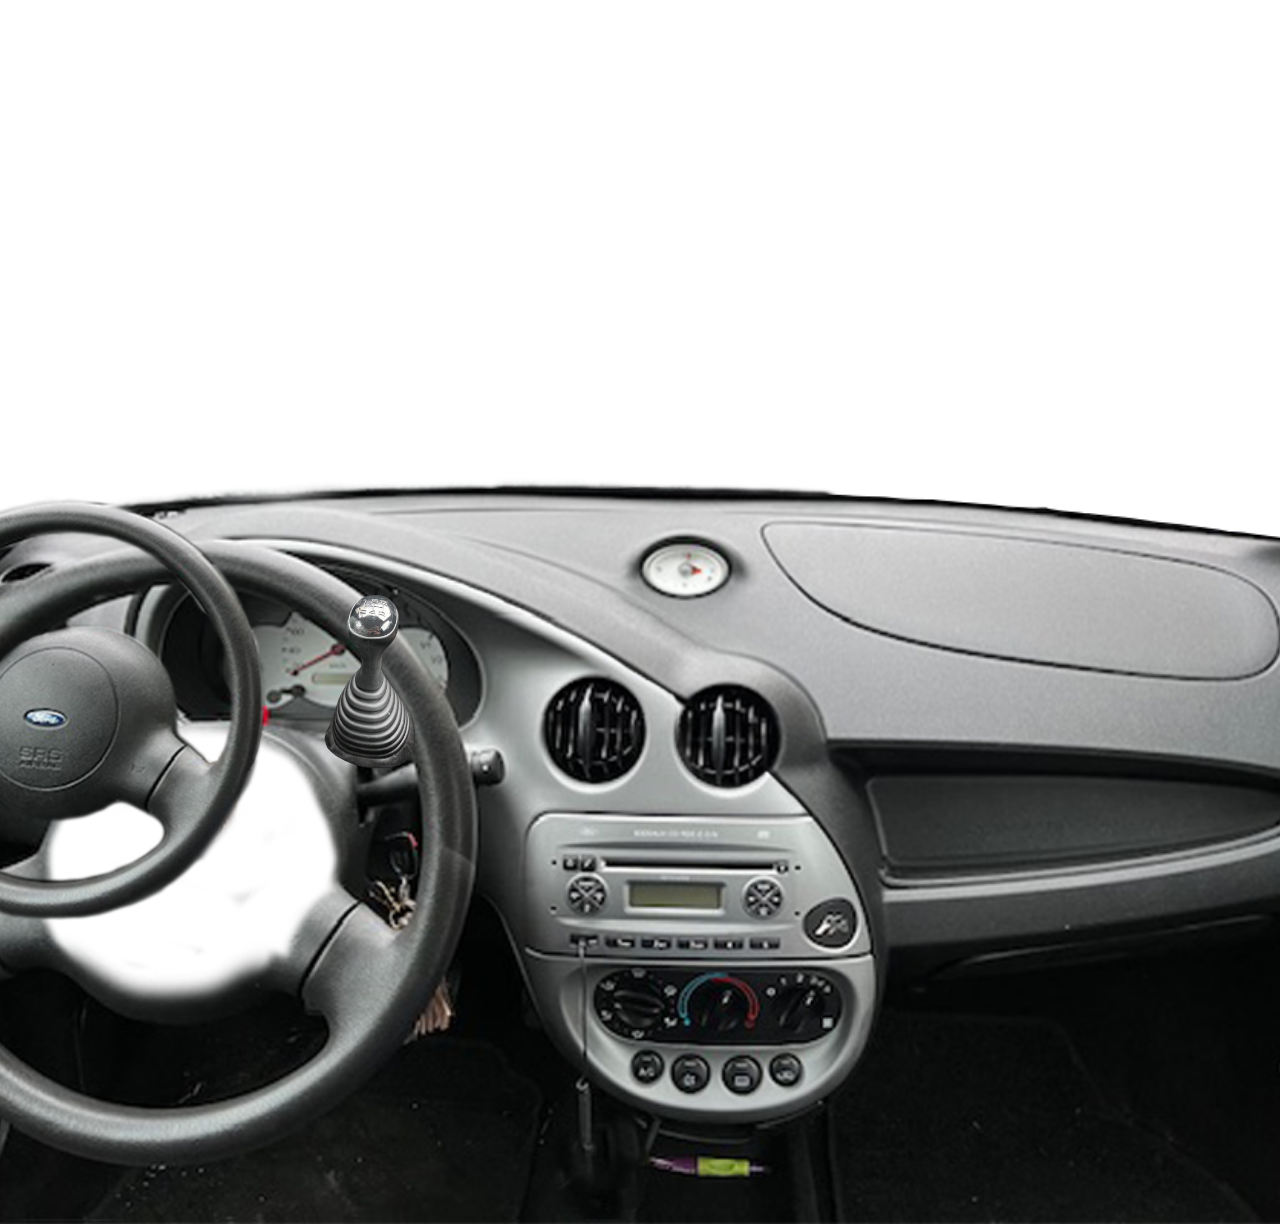
==== index.html @ d4ecee8c "Add files via upload" ====
<!DOCTYPE html>
<html lang="nl">
	
<head>
	<meta charset="UTF-8">
	<meta name="author" content="jouw naam">
	<meta name="viewport" content="width=device-width, initial-scale=1">
	
	<title>VIDii 2023/24 - Tijdlijn</title>
	
	<link href="styles/style.css" rel="stylesheet">
	<link rel="icon" type="image/png+xml" href="images/favicon.png">
</head>

<body>
	<article>
		<h1>Ford Ka </h1>
		<img src="./images/weg.gif" alt="Weg">
		<!-- <img src="./images/omhulsel.svg" alt="Het dashboard van de Ford Ka">
		<img src="./images/middenpaneel.svg" alt="Het middenpaneel van de Ford Ka"> -->
		<img src="./images/basis-ka.svg" alt="Dashboard van de Ford Ka">
		<section>
			<img src="./images/stuur.svg" alt="Stuur">
		</section>
		<section>
			<img src="./images/pook.png" alt="pook">
		</section>
	</article>



	<script src="scripts/script.js"></script>
</body>
	
</html>
---- styles/style.css ----
/* Antenna lettertype  */
@font-face {
  font-family: Ford Antenna;
  src: url(../fonts/ford-antenna-regular.woff2);
}
@font-face {
  font-family: Ford Antenna;
  src: url(../fonts/ford-antenna-cond-bold.woff2);
}
@font-face {
  font-family: Ford Antenna;
  src: url(../fonts/ford-antenna-cond-medium.woff2);
}

/* Roboto letterype */
@font-face {
  font-family: Roboto;
  src: url(../fonts/roboto-400.woff);
}
@font-face {
  font-family: Roboto;
  src: url(../fonts/roboto-700.woff);
}

/**************/
/* CSS REMEDY */
/**************/

*, *::after, *::before {
  box-sizing:border-box;  
}

body {
  margin:0;
  font-family: Ford antenna, Roboto, sans-serif;
}

button:not([disabled]) {
  cursor:pointer;
}

img {
  max-width:100%;
}





/*********************/
/* CUSTOM PROPERTIES */
/*********************/

:root {
  --color-headings:crimson;
  --dashboard: #293133;
  --bg-m-paneel: lightgrey;

}





/********************/
/* ALGEMENE STYLING */
/********************/

h1 {
  color:var(--color-headings);
}

article {
  margin: 1em;
  justify-content: center;


  display: grid;
  grid-template-rows: 26em 10em 25em;
  grid-template-columns: 30em 1fr 1fr;
}

/* Gif van de weg */
article > img:nth-of-type(1){
  width: 100em;
  
  grid-row-start: 1;
  grid-column-start: 1;
  grid-column-end: -1;

}

/* Dashboard Ka*/
article > img:nth-of-type(2){
  width: 100em;

  grid-row-start: 2;
  grid-column-start: 1;
  grid-column-end: -1;
}

/* Section van het stuur */
article section:nth-of-type(1){
  grid-column-start: 1;
  grid-row-start: 2;
}

/* Stuur */
article section:nth-of-type(1) img:nth-of-type(1){
  width: 28em;
  margin-top: 4em;
}

/* Section van de pook */
article section:nth-of-type(2){
  grid-column-start: 2;
  grid-row-start: 3;

  justify-items: center;

}

/* De versnellingsbak / pook */
article section:nth-of-type(2) img:nth-of-type(1){
  width: 6em;

  place-self: center;
}




/* Middenpaneel Ka */
/* article > img:nth-of-type(2){
  width: 45em;

  position: absolute;
  top: 4.83em;
  left: 3.3em;
} */
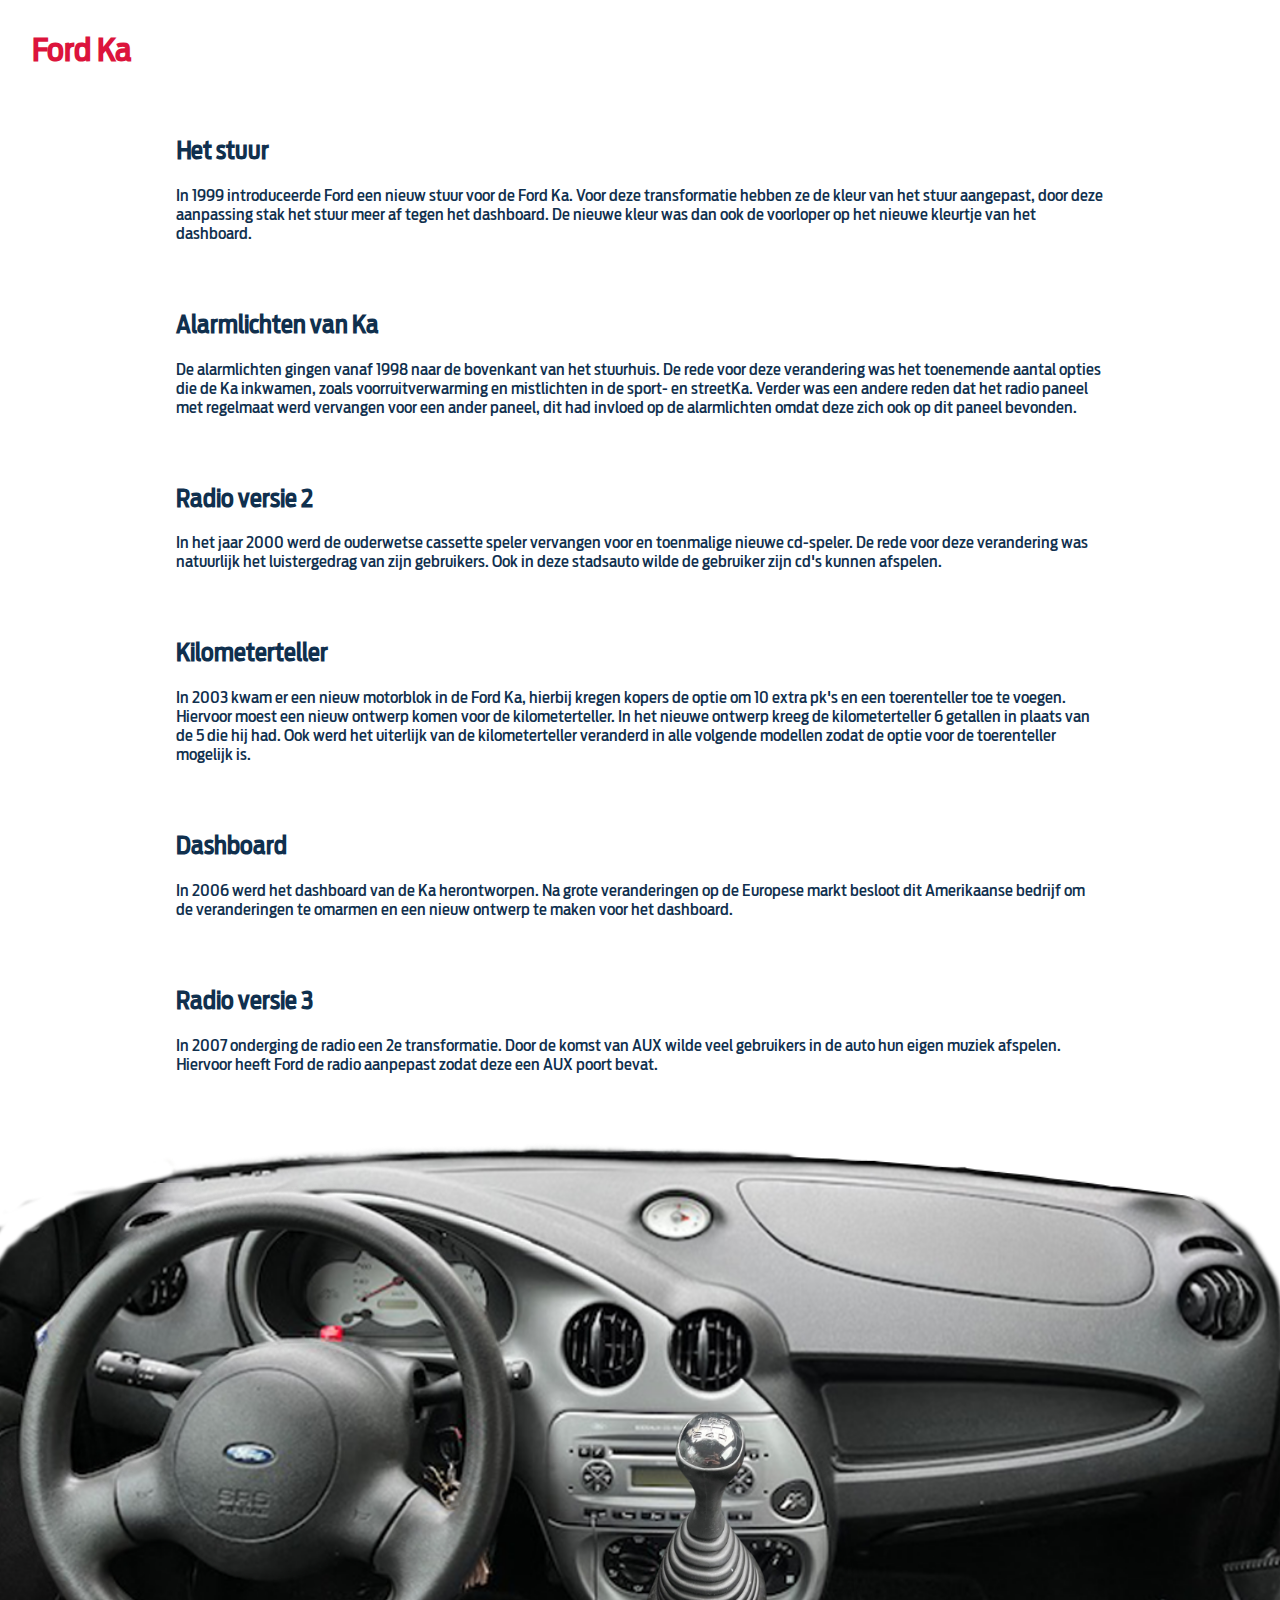
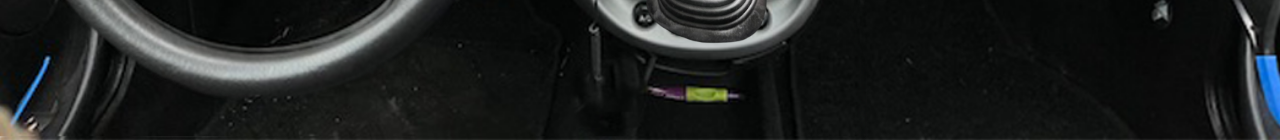
==== commit cbb23b9a: "updates" ====
--- a/index.html
+++ b/index.html
@@ -1,35 +1,70 @@
 <!DOCTYPE html>
 <html lang="nl">
-	
-<head>
-	<meta charset="UTF-8">
-	<meta name="author" content="jouw naam">
-	<meta name="viewport" content="width=device-width, initial-scale=1">
-	
-	<title>VIDii 2023/24 - Tijdlijn</title>
-	
-	<link href="styles/style.css" rel="stylesheet">
-	<link rel="icon" type="image/png+xml" href="images/favicon.png">
-</head>
+	<head>
+		<meta charset="UTF-8" />
+		<meta name="author" content="Laura Peer" />
+		<meta name="viewport" content="width=device-width, initial-scale=1" />
 
-<body>
-	<article>
-		<h1>Ford Ka </h1>
-		<img src="./images/weg.gif" alt="Weg">
-		<!-- <img src="./images/omhulsel.svg" alt="Het dashboard van de Ford Ka">
-		<img src="./images/middenpaneel.svg" alt="Het middenpaneel van de Ford Ka"> -->
-		<img src="./images/basis-ka.svg" alt="Dashboard van de Ford Ka">
-		<section>
-			<img src="./images/stuur.svg" alt="Stuur">
-		</section>
-		<section>
-			<img src="./images/pook.png" alt="pook">
-		</section>
-	</article>
+		<title>VIDii 2023/24 - Tijdlijn</title>
 
+		<link href="styles/style.css" rel="stylesheet" />
+		<link rel="icon" type="image/png+xml" href="images/favicon.png" />
+	</head>
 
+	<body>
+		<article>
+			<h1>Ford Ka</h1>
+			<section>
+				<ul>
+					<li>
+						<h2>Het stuur</h2>
+						<p>In 1999 introduceerde Ford een nieuw stuur voor de Ford Ka. Voor deze transformatie hebben ze de kleur van het stuur aangepast, door deze aanpassing stak het stuur meer af tegen het dashboard. 
+							De nieuwe kleur was dan ook de voorloper op het nieuwe kleurtje van het dashboard. 
+						</p>
+					<li>
+						<h2>Alarmlichten van Ka</h2>
+						<p>De alarmlichten gingen vanaf 1998 naar de bovenkant van het stuurhuis. De rede voor deze verandering was het toenemende aantal opties die de Ka inkwamen, zoals
+							voorruitverwarming en mistlichten in de sport- en streetKa. Verder was een andere reden dat het radio paneel met regelmaat werd vervangen voor een ander paneel,
+							dit had invloed op de alarmlichten omdat deze zich ook op dit paneel bevonden. 
+						</p>
+					</li>
+					<li>
+						<h2>Radio versie 2</h2>
+						<p>In het jaar 2000 werd de ouderwetse cassette speler vervangen voor en toenmalige nieuwe cd-speler. De rede voor deze verandering was natuurlijk het luistergedrag van 
+							zijn gebruikers. Ook in deze stadsauto wilde de gebruiker zijn cd's kunnen afspelen.
+						</p>
+					</li>
+					<li>
+						<h2>Kilometerteller</h2>
+						<p>In 2003 kwam er een nieuw motorblok in de Ford Ka, hierbij kregen kopers de optie om 10 extra pk's en een toerenteller toe te voegen. 
+							Hiervoor moest een nieuw ontwerp komen voor de kilometerteller. In het nieuwe ontwerp kreeg de kilometerteller 6 getallen in plaats van de 5 die hij had. 
+							Ook werd het uiterlijk van de kilometerteller veranderd in alle volgende modellen zodat de optie voor de toerenteller mogelijk is.
+						</p>
+					</li>
+					<li>
+						<h2>Dashboard</h2>
+						<p>In 2006 werd het dashboard van de Ka herontworpen. Na grote veranderingen op de Europese markt besloot dit Amerikaanse bedrijf om de veranderingen te omarmen en een nieuw ontwerp te 
+							maken voor het dashboard. 
+						</p>
+					</li>
+					<li>
+						<h2>Radio versie 3</h2>
+						<p>In 2007 onderging de radio een 2e transformatie. Door de komst van AUX wilde veel gebruikers in de auto hun eigen muziek afspelen. Hiervoor heeft Ford de radio aanpepast zodat deze een AUX
+							poort bevat. 
+						</p>
+					</li>
+				</ul>
+			</section>
+			<img src="images/basis-ka.svg" alt="Dashboard" />
 
-	<script src="scripts/script.js"></script>
-</body>
-	
+			<section>
+				<img src="./images/stuur.svg" alt="Stuur" />
+
+				<img draggable="true" ondragstart="dragStart(event)" src="./images/pook.png" alt="pook" />
+			</section>
+		
+		</article>
+
+		<script src="scripts/script.js"></script>
+	</body>
 </html>
--- a/styles/style.css
+++ b/styles/style.css
@@ -1,64 +1,62 @@
 /* Antenna lettertype  */
 @font-face {
-  font-family: Ford Antenna;
-  src: url(../fonts/ford-antenna-regular.woff2);
+	font-family: Ford Antenna;
+	src: url(../fonts/ford-antenna-regular.woff2);
 }
 @font-face {
-  font-family: Ford Antenna;
-  src: url(../fonts/ford-antenna-cond-bold.woff2);
+	font-family: Ford Antenna;
+	src: url(../fonts/ford-antenna-cond-bold.woff2);
 }
 @font-face {
-  font-family: Ford Antenna;
-  src: url(../fonts/ford-antenna-cond-medium.woff2);
+	font-family: Ford Antenna;
+	src: url(../fonts/ford-antenna-cond-medium.woff2);
 }
 
 /* Roboto letterype */
 @font-face {
-  font-family: Roboto;
-  src: url(../fonts/roboto-400.woff);
+	font-family: Roboto;
+	src: url(../fonts/roboto-400.woff);
 }
 @font-face {
-  font-family: Roboto;
-  src: url(../fonts/roboto-700.woff);
+	font-family: Roboto;
+	src: url(../fonts/roboto-700.woff);
 }
 
 /**************/
 /* CSS REMEDY */
 /**************/
 
-*, *::after, *::before {
-  box-sizing:border-box;  
+*,
+*::after,
+*::before {
+	box-sizing: border-box;
+
+  /* border:solid 1px red; */
 }
 
 body {
-  margin:0;
-  font-family: Ford antenna, Roboto, sans-serif;
+	margin: 0;
+	font-family: Ford antenna, Roboto, sans-serif;
 }
 
 button:not([disabled]) {
-  cursor:pointer;
+	cursor: pointer;
 }
 
 img {
-  max-width:100%;
+	max-width: 100%;
 }
-
-
-
-
 
 /*********************/
 /* CUSTOM PROPERTIES */
 /*********************/
 
 :root {
-  --color-headings:crimson;
-  --dashboard: #293133;
-  --bg-m-paneel: lightgrey;
+	--color-headings: crimson;
+	--p-h2-color: #10304E;
+	--bg-tekst: #fff;
 
 }
-
-
 
 
 
@@ -67,74 +65,110 @@
 /********************/
 
 h1 {
-  color:var(--color-headings);
+	color: var(--color-headings);
+  margin:0;
+  padding:1em;
 }
 
 article {
-  margin: 1em;
-  justify-content: center;
+	height: 100vh;
+/* De achtergrond zodat Kasperolien rijd */
+	background-image: url(../images/weg.gif);
+	background-repeat: no-repeat;
+	background-size: cover;
+}
 
 
-  display: grid;
-  grid-template-rows: 26em 10em 25em;
-  grid-template-columns: 30em 1fr 1fr;
+
+/* De stukjes tekst */
+article section:nth-of-type(1){
+  margin: 0;
+  width: 100%;
 }
 
-/* Gif van de weg */
-article > img:nth-of-type(1){
-  width: 100em;
-  
-  grid-row-start: 1;
-  grid-column-start: 1;
-  grid-column-end: -1;
+article section:nth-of-type(1) ul{
+  margin:0;
+  padding:0;
+  width: 100%;
 
 }
 
-/* Dashboard Ka*/
-article > img:nth-of-type(2){
-  width: 100em;
+article section:nth-of-type(1) ul li{
+  list-style: none;
+  width: 75%;
+  padding: 1em;
+  /* voor het in het midden zetten https://www.w3schools.com/css/css_align.asp */
+  margin: auto;
 
-  grid-row-start: 2;
-  grid-column-start: 1;
-  grid-column-end: -1;
+  background-color: var(--bg-tekst);
+
+  /* display: none; */
 }
 
-/* Section van het stuur */
-article section:nth-of-type(1){
-  grid-column-start: 1;
-  grid-row-start: 2;
+article section:nth-of-type(1) ul li h2, p{
+  color: var(--p-h2-color);
+}
+
+
+
+/* Het dashboard van de Ka */
+article > img {
+	position: absolute;
+
+  width: 100%;	
+  /* Anders valt het dashboard achter de achtergrond */
+  z-index: 0;
+}
+
+/* Section van het stuur en de pook */
+article section:nth-of-type(2) {
+	position: relative;
+
+	display: grid;
+	grid-template-columns: 1fr 1fr;
+	grid-template-rows: 1fr 1fr;
+
+	width: 100%;
+	height: 35em;
+
+	z-index: 1;
 }
 
 /* Stuur */
-article section:nth-of-type(1) img:nth-of-type(1){
-  width: 28em;
-  margin-top: 4em;
-}
+article section:nth-of-type(2) img:nth-of-type(1) {
+	grid-row: 1/3;
+	justify-self: center;
 
-/* Section van de pook */
-article section:nth-of-type(2){
-  grid-column-start: 2;
-  grid-row-start: 3;
-
-  justify-items: center;
-
-}
-
-/* De versnellingsbak / pook */
-article section:nth-of-type(2) img:nth-of-type(1){
-  width: 6em;
-
-  place-self: center;
+	width: 85%;
+	margin: 12% 15% 0 0;
 }
 
 
 
 
-/* Middenpaneel Ka */
-/* article > img:nth-of-type(2){
-  width: 45em;
+/* De versnellingsbak / pook */
+article section:nth-of-type(2) img:nth-of-type(2) {
+	grid-row: 2;
+	align-self: end;
 
-  position: absolute;
-  top: 4.83em;
-  left: 3.3em;
-} */+	width: 20%;
+	margin: 0 0 3% 0;
+
+}
+
+ /* bewegen van de pook */
+ @keyframes pooky{
+  0%{
+    transform:rotate(0);
+  }
+  100%{
+    transform:rotate(40deg);
+  }
+ }
+
+ /* feedback voor de gebruiker */
+ article section:nth-of-type(1) img:nth-of-type(2):hover {
+  animation-name: pooky;
+  animation-duration: 2s;
+  transform-origin:center bottom;
+ }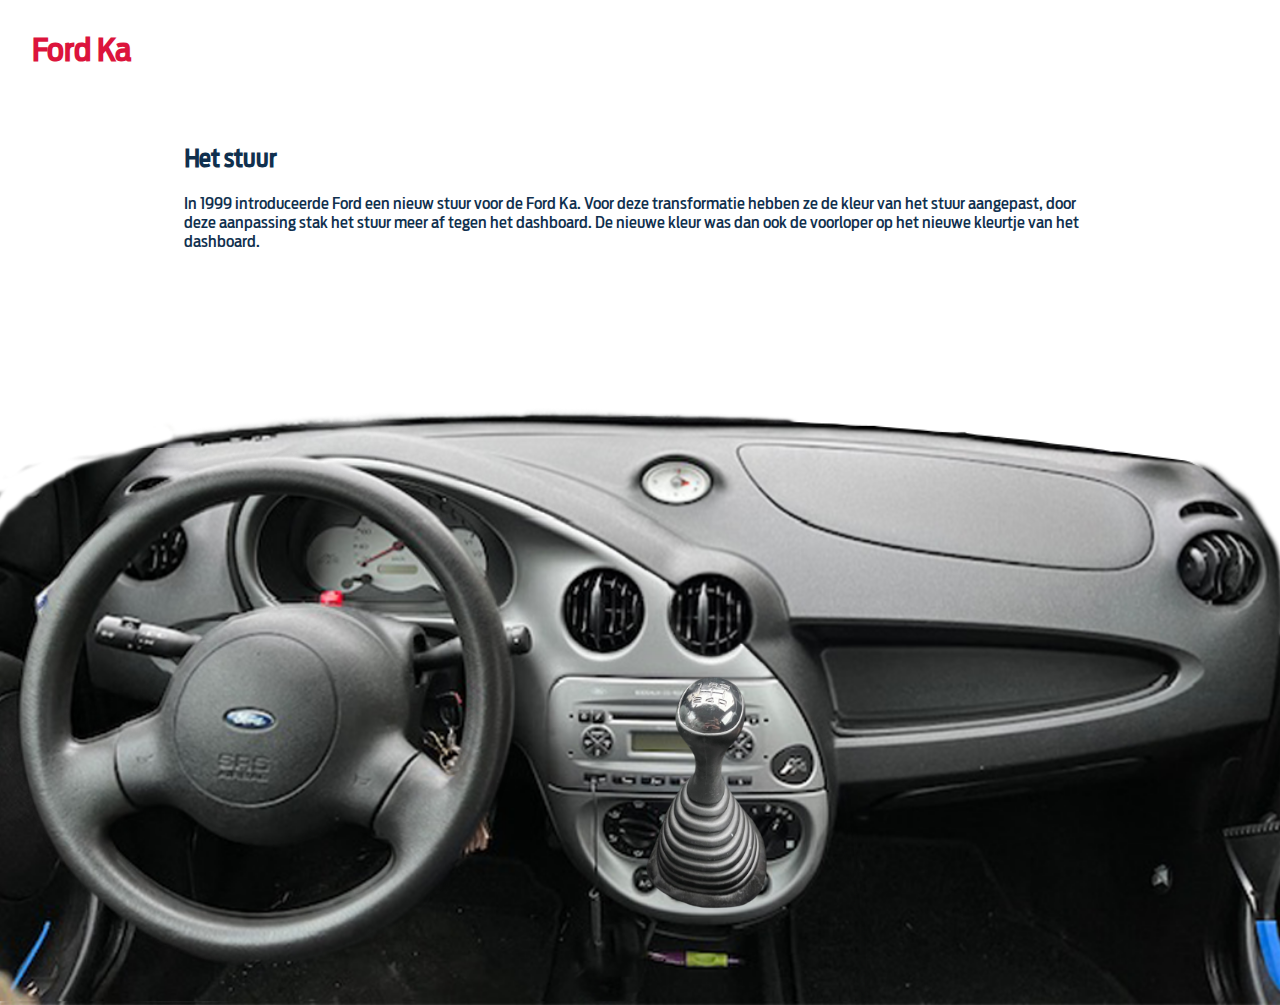
==== commit f1d8e579: "Updates" ====
--- a/index.html
+++ b/index.html
@@ -21,33 +21,33 @@
 						<p>In 1999 introduceerde Ford een nieuw stuur voor de Ford Ka. Voor deze transformatie hebben ze de kleur van het stuur aangepast, door deze aanpassing stak het stuur meer af tegen het dashboard. 
 							De nieuwe kleur was dan ook de voorloper op het nieuwe kleurtje van het dashboard. 
 						</p>
-					<li>
+					<li class="hidden">
 						<h2>Alarmlichten van Ka</h2>
 						<p>De alarmlichten gingen vanaf 1998 naar de bovenkant van het stuurhuis. De rede voor deze verandering was het toenemende aantal opties die de Ka inkwamen, zoals
 							voorruitverwarming en mistlichten in de sport- en streetKa. Verder was een andere reden dat het radio paneel met regelmaat werd vervangen voor een ander paneel,
 							dit had invloed op de alarmlichten omdat deze zich ook op dit paneel bevonden. 
 						</p>
 					</li>
-					<li>
+					<li class="hidden">
 						<h2>Radio versie 2</h2>
 						<p>In het jaar 2000 werd de ouderwetse cassette speler vervangen voor en toenmalige nieuwe cd-speler. De rede voor deze verandering was natuurlijk het luistergedrag van 
 							zijn gebruikers. Ook in deze stadsauto wilde de gebruiker zijn cd's kunnen afspelen.
 						</p>
 					</li>
-					<li>
+					<li class="hidden">
 						<h2>Kilometerteller</h2>
 						<p>In 2003 kwam er een nieuw motorblok in de Ford Ka, hierbij kregen kopers de optie om 10 extra pk's en een toerenteller toe te voegen. 
 							Hiervoor moest een nieuw ontwerp komen voor de kilometerteller. In het nieuwe ontwerp kreeg de kilometerteller 6 getallen in plaats van de 5 die hij had. 
 							Ook werd het uiterlijk van de kilometerteller veranderd in alle volgende modellen zodat de optie voor de toerenteller mogelijk is.
 						</p>
 					</li>
-					<li>
+					<li class="hidden">
 						<h2>Dashboard</h2>
 						<p>In 2006 werd het dashboard van de Ka herontworpen. Na grote veranderingen op de Europese markt besloot dit Amerikaanse bedrijf om de veranderingen te omarmen en een nieuw ontwerp te 
 							maken voor het dashboard. 
 						</p>
 					</li>
-					<li>
+					<li class="hidden">
 						<h2>Radio versie 3</h2>
 						<p>In 2007 onderging de radio een 2e transformatie. Door de komst van AUX wilde veel gebruikers in de auto hun eigen muziek afspelen. Hiervoor heeft Ford de radio aanpepast zodat deze een AUX
 							poort bevat. 
--- a/styles/style.css
+++ b/styles/style.css
@@ -82,7 +82,8 @@
 
 /* De stukjes tekst */
 article section:nth-of-type(1){
-  margin: 0;
+	/* Ruimte om de weg te zien */
+  margin-bottom: 5em;
   width: 100%;
 }
 
@@ -96,13 +97,23 @@
 article section:nth-of-type(1) ul li{
   list-style: none;
   width: 75%;
-  padding: 1em;
+  padding: 1.5em;
   /* voor het in het midden zetten https://www.w3schools.com/css/css_align.asp */
   margin: auto;
 
   background-color: var(--bg-tekst);
-
-  /* display: none; */
+  border-radius: 3em;
+
+}
+
+/* Voor het verstoppen van het stukje tekst zonder dat de ruimte verdwijnt */
+article section:nth-of-type(1) ul li:first-of-type{
+	/* opacity: 0; */
+}
+
+/* voor het verstoppen van de andere li's totdat ik ze nodig heb */
+.hidden{
+	display: none;
 }
 
 article section:nth-of-type(1) ul li h2, p{
@@ -139,10 +150,27 @@
 	grid-row: 1/3;
 	justify-self: center;
 
+	/* Op zn plek houden van het stuur */
 	width: 85%;
 	margin: 12% 15% 0 0;
 }
 
+ /* bewegen van het stuur */
+ @keyframes stuurtje{
+	0%{
+	  transform:rotate(0);
+	}
+	100%{
+	  transform:rotate(40deg);
+	}
+   }
+  
+   /* feedback voor de gebruiker */
+   article section:nth-of-type(1) img:nth-of-type(1):hover {
+	animation-name: stuurtje;
+	animation-duration: 2s;
+	/* transform-origin:center bottom; */
+   }
 
 
 
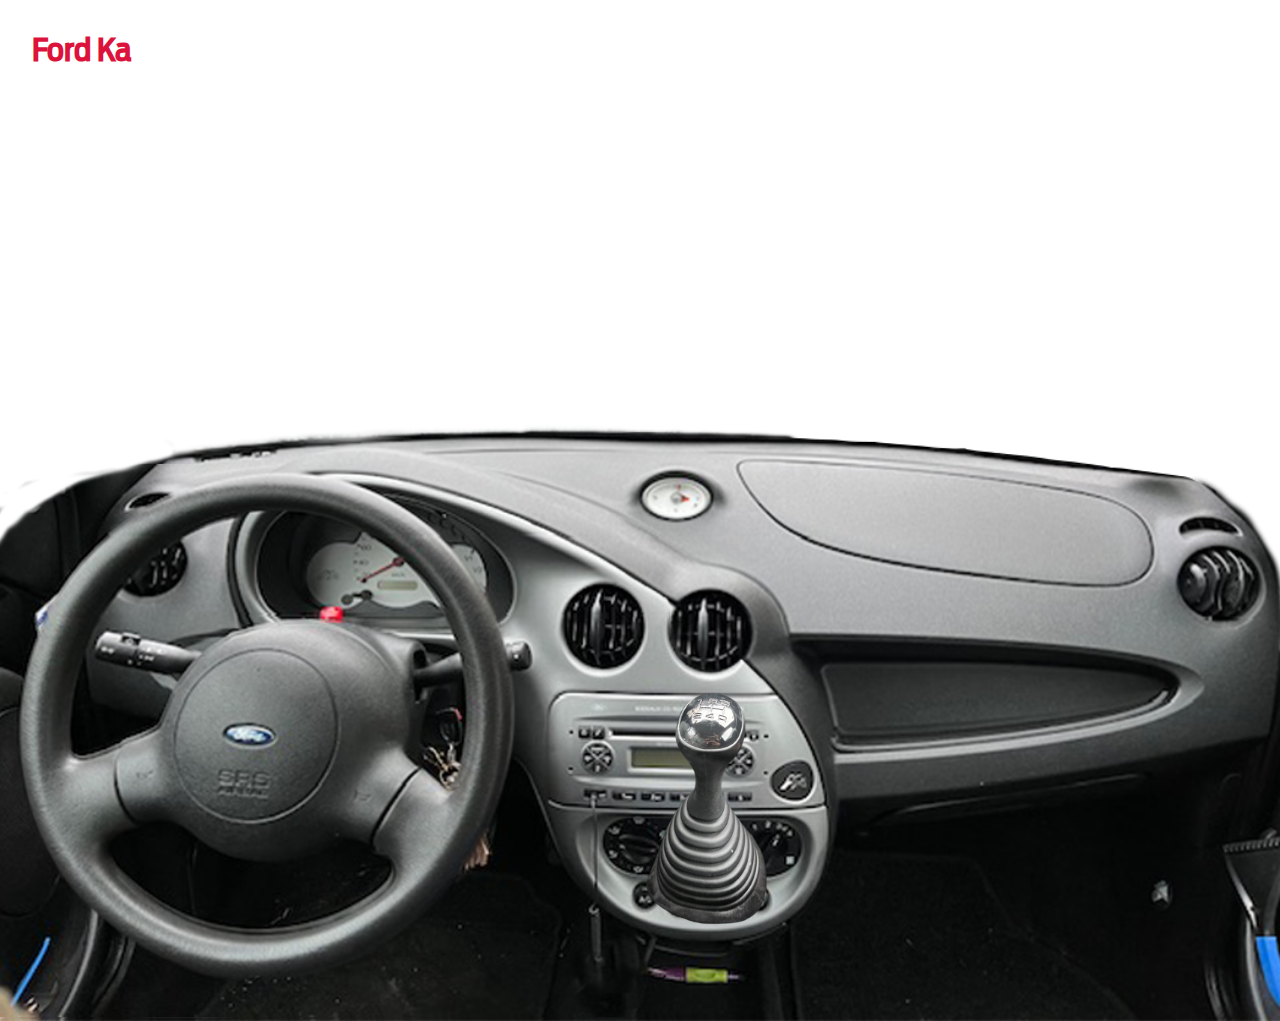
==== commit 3699e5f7: "update" ====
--- a/index.html
+++ b/index.html
@@ -55,6 +55,7 @@
 					</li>
 				</ul>
 			</section>
+			
 			<img src="images/basis-ka.svg" alt="Dashboard" />
 
 			<section>
--- a/styles/style.css
+++ b/styles/style.css
@@ -82,8 +82,8 @@
 
 /* De stukjes tekst */
 article section:nth-of-type(1){
-	/* Ruimte om de weg te zien */
-  margin-bottom: 5em;
+/* Ruimte om de weg te zien */
+  margin-bottom: 6em;
   width: 100%;
 }
 
@@ -108,7 +108,7 @@
 
 /* Voor het verstoppen van het stukje tekst zonder dat de ruimte verdwijnt */
 article section:nth-of-type(1) ul li:first-of-type{
-	/* opacity: 0; */
+	opacity: 0;
 }
 
 /* voor het verstoppen van de andere li's totdat ik ze nodig heb */
@@ -160,13 +160,16 @@
 	0%{
 	  transform:rotate(0);
 	}
+	50%{
+		transform:rotate(35deg);
+	}
 	100%{
-	  transform:rotate(40deg);
+	  transform:rotate(0);
 	}
    }
   
    /* feedback voor de gebruiker */
-   article section:nth-of-type(1) img:nth-of-type(1):hover {
+   article section:nth-of-type(2) img:nth-of-type(1):hover {
 	animation-name: stuurtje;
 	animation-duration: 2s;
 	/* transform-origin:center bottom; */
@@ -195,7 +198,7 @@
  }
 
  /* feedback voor de gebruiker */
- article section:nth-of-type(1) img:nth-of-type(2):hover {
+ article section:nth-of-type(2) img:nth-of-type(2):hover {
   animation-name: pooky;
   animation-duration: 2s;
   transform-origin:center bottom;
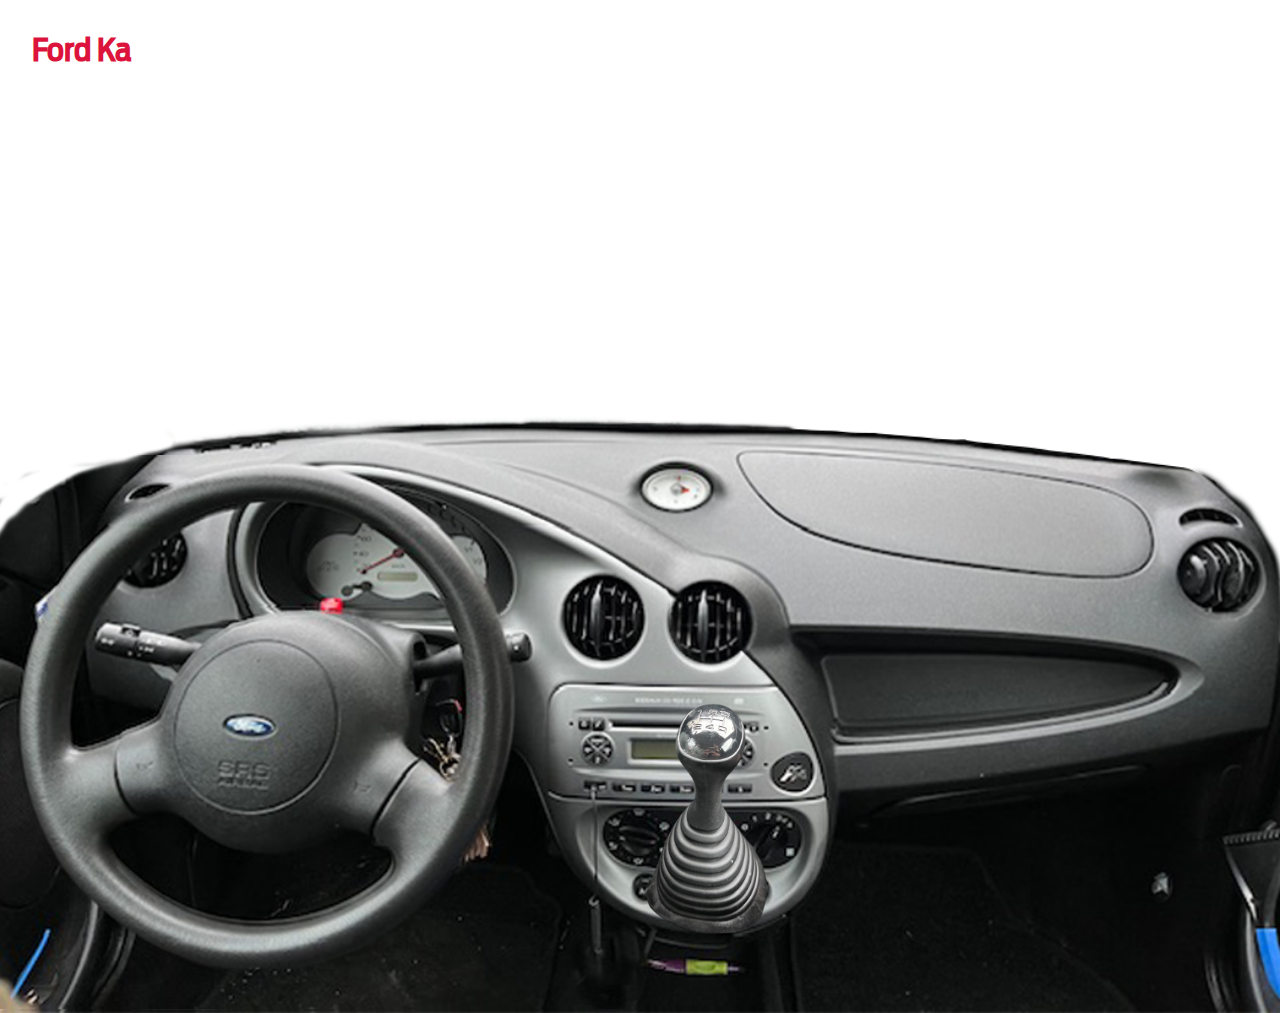
==== commit 4a9c1d06: "updates" ====
--- a/index.html
+++ b/index.html
@@ -15,40 +15,41 @@
 		<article>
 			<h1>Ford Ka</h1>
 			<section>
+				<h2 class="sr">Informatie over de ka</h2>
 				<ul>
 					<li>
-						<h2>Het stuur</h2>
+						<h3>Het stuur</h3>
 						<p>In 1999 introduceerde Ford een nieuw stuur voor de Ford Ka. Voor deze transformatie hebben ze de kleur van het stuur aangepast, door deze aanpassing stak het stuur meer af tegen het dashboard. 
 							De nieuwe kleur was dan ook de voorloper op het nieuwe kleurtje van het dashboard. 
 						</p>
 					<li class="hidden">
-						<h2>Alarmlichten van Ka</h2>
+						<h3>Alarmlichten van Ka</h3>
 						<p>De alarmlichten gingen vanaf 1998 naar de bovenkant van het stuurhuis. De rede voor deze verandering was het toenemende aantal opties die de Ka inkwamen, zoals
 							voorruitverwarming en mistlichten in de sport- en streetKa. Verder was een andere reden dat het radio paneel met regelmaat werd vervangen voor een ander paneel,
 							dit had invloed op de alarmlichten omdat deze zich ook op dit paneel bevonden. 
 						</p>
 					</li>
 					<li class="hidden">
-						<h2>Radio versie 2</h2>
+						<h3>Radio versie 2</h3>
 						<p>In het jaar 2000 werd de ouderwetse cassette speler vervangen voor en toenmalige nieuwe cd-speler. De rede voor deze verandering was natuurlijk het luistergedrag van 
 							zijn gebruikers. Ook in deze stadsauto wilde de gebruiker zijn cd's kunnen afspelen.
 						</p>
 					</li>
 					<li class="hidden">
-						<h2>Kilometerteller</h2>
+						<h3>Kilometerteller</h3>
 						<p>In 2003 kwam er een nieuw motorblok in de Ford Ka, hierbij kregen kopers de optie om 10 extra pk's en een toerenteller toe te voegen. 
 							Hiervoor moest een nieuw ontwerp komen voor de kilometerteller. In het nieuwe ontwerp kreeg de kilometerteller 6 getallen in plaats van de 5 die hij had. 
 							Ook werd het uiterlijk van de kilometerteller veranderd in alle volgende modellen zodat de optie voor de toerenteller mogelijk is.
 						</p>
 					</li>
 					<li class="hidden">
-						<h2>Dashboard</h2>
+						<h3>Dashboard</h3>
 						<p>In 2006 werd het dashboard van de Ka herontworpen. Na grote veranderingen op de Europese markt besloot dit Amerikaanse bedrijf om de veranderingen te omarmen en een nieuw ontwerp te 
 							maken voor het dashboard. 
 						</p>
 					</li>
 					<li class="hidden">
-						<h2>Radio versie 3</h2>
+						<h3>Radio versie 3</h3>
 						<p>In 2007 onderging de radio een 2e transformatie. Door de komst van AUX wilde veel gebruikers in de auto hun eigen muziek afspelen. Hiervoor heeft Ford de radio aanpepast zodat deze een AUX
 							poort bevat. 
 						</p>
--- a/styles/style.css
+++ b/styles/style.css
@@ -116,7 +116,12 @@
 	display: none;
 }
 
-article section:nth-of-type(1) ul li h2, p{
+/* Dit is de h2 voor de section */
+.sr{
+	position: absolute;
+	left: -999em;
+}
+article section:nth-of-type(1) ul li h3, p{
   color: var(--p-h2-color);
 }
 
@@ -183,7 +188,7 @@
 	align-self: end;
 
 	width: 20%;
-	margin: 0 0 3% 0;
+	margin: 0 0 0 0;
 
 }
 
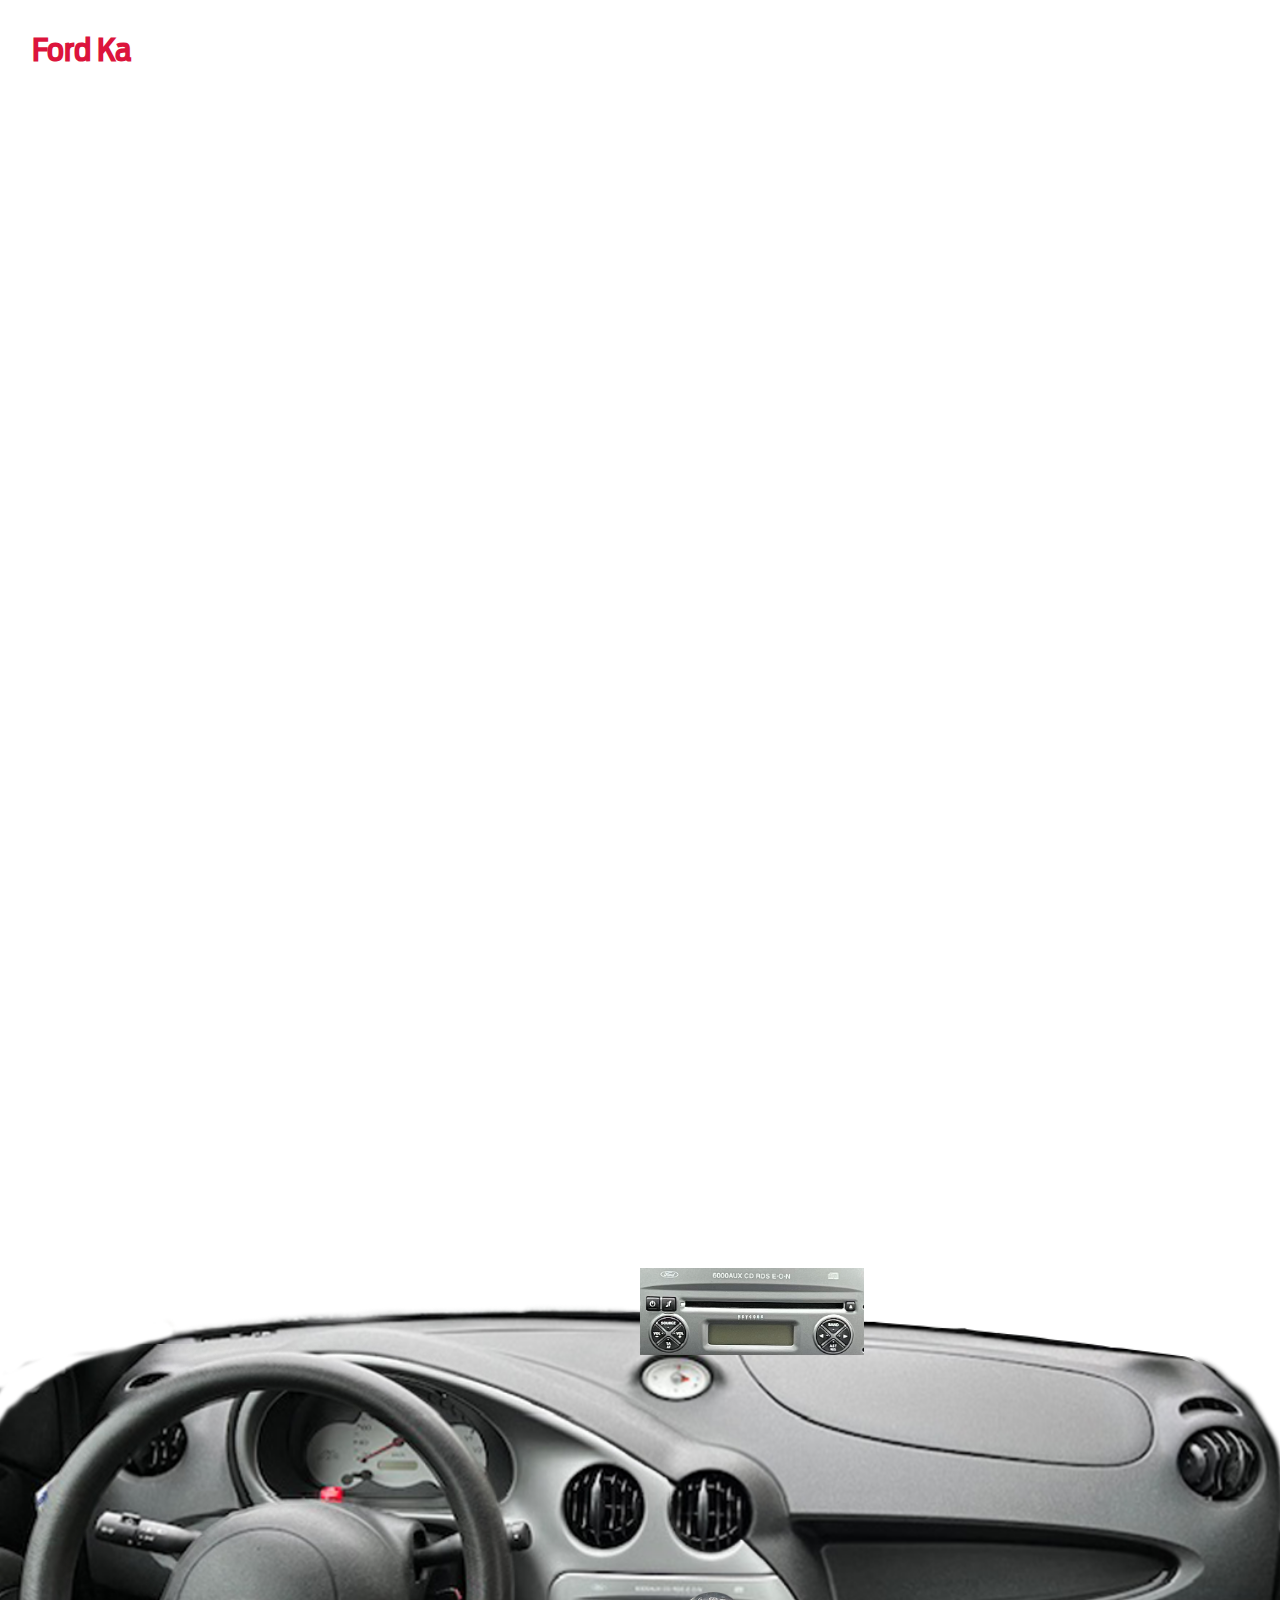
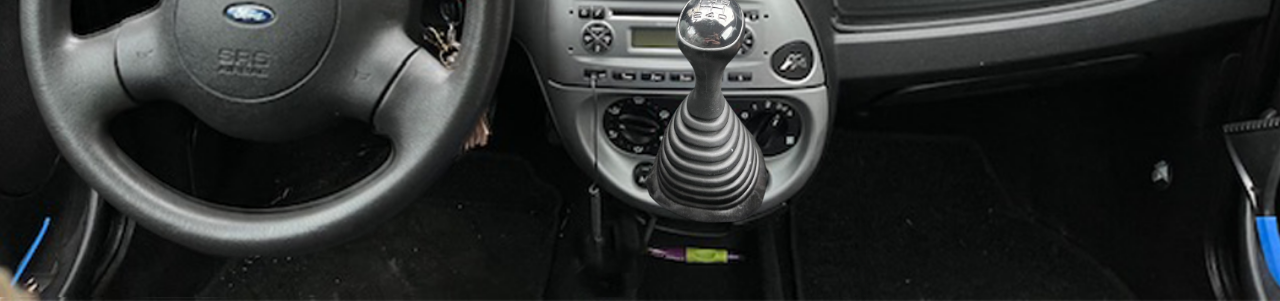
==== commit 283075e9: "Update" ====
--- a/index.html
+++ b/index.html
@@ -22,33 +22,33 @@
 						<p>In 1999 introduceerde Ford een nieuw stuur voor de Ford Ka. Voor deze transformatie hebben ze de kleur van het stuur aangepast, door deze aanpassing stak het stuur meer af tegen het dashboard. 
 							De nieuwe kleur was dan ook de voorloper op het nieuwe kleurtje van het dashboard. 
 						</p>
-					<li class="hidden">
+					<li>
 						<h3>Alarmlichten van Ka</h3>
 						<p>De alarmlichten gingen vanaf 1998 naar de bovenkant van het stuurhuis. De rede voor deze verandering was het toenemende aantal opties die de Ka inkwamen, zoals
 							voorruitverwarming en mistlichten in de sport- en streetKa. Verder was een andere reden dat het radio paneel met regelmaat werd vervangen voor een ander paneel,
 							dit had invloed op de alarmlichten omdat deze zich ook op dit paneel bevonden. 
 						</p>
 					</li>
-					<li class="hidden">
+					<li>
 						<h3>Radio versie 2</h3>
 						<p>In het jaar 2000 werd de ouderwetse cassette speler vervangen voor en toenmalige nieuwe cd-speler. De rede voor deze verandering was natuurlijk het luistergedrag van 
 							zijn gebruikers. Ook in deze stadsauto wilde de gebruiker zijn cd's kunnen afspelen.
 						</p>
 					</li>
-					<li class="hidden">
+					<li>
 						<h3>Kilometerteller</h3>
 						<p>In 2003 kwam er een nieuw motorblok in de Ford Ka, hierbij kregen kopers de optie om 10 extra pk's en een toerenteller toe te voegen. 
 							Hiervoor moest een nieuw ontwerp komen voor de kilometerteller. In het nieuwe ontwerp kreeg de kilometerteller 6 getallen in plaats van de 5 die hij had. 
 							Ook werd het uiterlijk van de kilometerteller veranderd in alle volgende modellen zodat de optie voor de toerenteller mogelijk is.
 						</p>
 					</li>
-					<li class="hidden">
+					<li>
 						<h3>Dashboard</h3>
 						<p>In 2006 werd het dashboard van de Ka herontworpen. Na grote veranderingen op de Europese markt besloot dit Amerikaanse bedrijf om de veranderingen te omarmen en een nieuw ontwerp te 
 							maken voor het dashboard. 
 						</p>
 					</li>
-					<li class="hidden">
+					<li>
 						<h3>Radio versie 3</h3>
 						<p>In 2007 onderging de radio een 2e transformatie. Door de komst van AUX wilde veel gebruikers in de auto hun eigen muziek afspelen. Hiervoor heeft Ford de radio aanpepast zodat deze een AUX
 							poort bevat. 
@@ -62,7 +62,9 @@
 			<section>
 				<img src="./images/stuur.svg" alt="Stuur" />
 
-				<img draggable="true" ondragstart="dragStart(event)" src="./images/pook.png" alt="pook" />
+				<img src="./images/radio.jpg" alt="Radio">
+
+				<img draggable="true" ondragstart="dragStart(event)" src="./images/pook.svg" alt="pook" />
 			</section>
 		
 		</article>
--- a/styles/style.css
+++ b/styles/style.css
@@ -91,7 +91,6 @@
   margin:0;
   padding:0;
   width: 100%;
-
 }
 
 article section:nth-of-type(1) ul li{
@@ -103,12 +102,16 @@
 
   background-color: var(--bg-tekst);
   border-radius: 3em;
-
 }
 
 /* Voor het verstoppen van het stukje tekst zonder dat de ruimte verdwijnt */
-article section:nth-of-type(1) ul li:first-of-type{
+article section:nth-of-type(1) ul li{
 	opacity: 0;
+}
+
+/* Zichtbaar maken van de li zodra je op het stuur klikt */
+article section:nth-of-type(1) ul li.zichtbaar {
+	opacity: 1;
 }
 
 /* voor het verstoppen van de andere li's totdat ik ze nodig heb */
@@ -121,6 +124,7 @@
 	position: absolute;
 	left: -999em;
 }
+
 article section:nth-of-type(1) ul li h3, p{
   color: var(--p-h2-color);
 }
@@ -160,35 +164,45 @@
 	margin: 12% 15% 0 0;
 }
 
- /* bewegen van het stuur */
- @keyframes stuurtje{
+/* bewegen van het stuur */
+@keyframes stuurtje{
 	0%{
-	  transform:rotate(0);
+		transform:rotate(0);
 	}
 	50%{
 		transform:rotate(35deg);
 	}
 	100%{
-	  transform:rotate(0);
+		transform:rotate(0);
 	}
-   }
+}
   
-   /* feedback voor de gebruiker */
-   article section:nth-of-type(2) img:nth-of-type(1):hover {
+/* feedback voor de gebruiker */
+article section:nth-of-type(2) img:nth-of-type(1):hover{
 	animation-name: stuurtje;
 	animation-duration: 2s;
-	/* transform-origin:center bottom; */
-   }
-
+}
+
+article section:nth-of-type(2) img:nth-of-type(1):focus{
+	filter: 0 .5 0 red;
+}
+
+/* De radio */
+article section:nth-of-type(2) img:nth-of-type(2){
+	/* grid-row: 1/3; */
+	justify-self: start;
+
+	width: 35%;
+}
 
 
 /* De versnellingsbak / pook */
-article section:nth-of-type(2) img:nth-of-type(2) {
+article section:nth-of-type(2) img:nth-of-type(3) {
 	grid-row: 2;
-	align-self: end;
+	justify-self: start;
 
 	width: 20%;
-	margin: 0 0 0 0;
+	margin: 20% 0 0 0;
 
 }
 
@@ -203,7 +217,7 @@
  }
 
  /* feedback voor de gebruiker */
- article section:nth-of-type(2) img:nth-of-type(2):hover {
+ article section:nth-of-type(2) img:nth-of-type(3):hover {
   animation-name: pooky;
   animation-duration: 2s;
   transform-origin:center bottom;
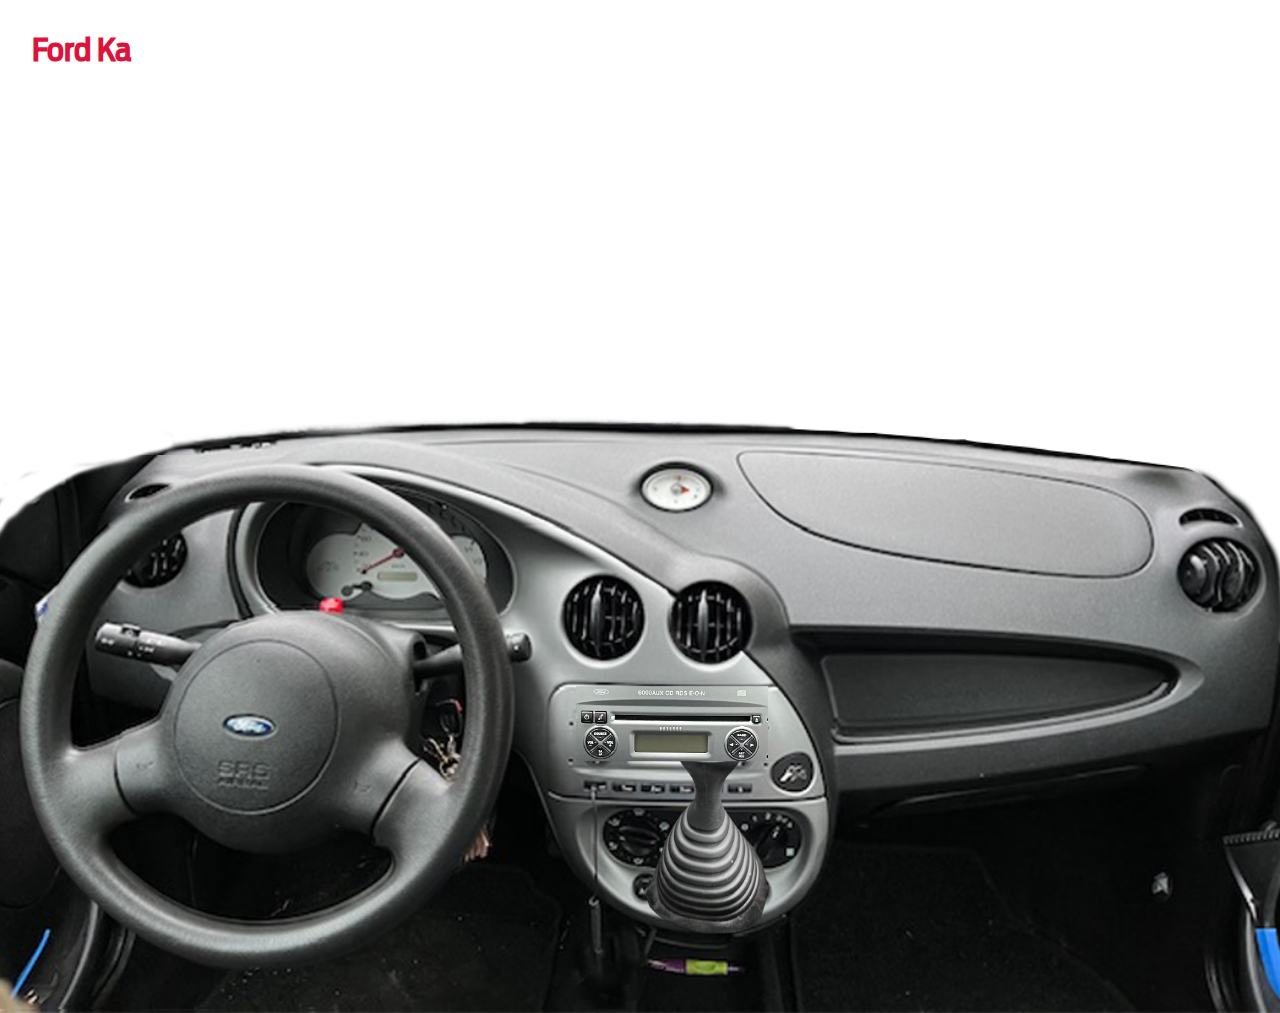
==== commit 45d399a9: "updates" ====
--- a/index.html
+++ b/index.html
@@ -60,11 +60,11 @@
 			<img src="images/basis-ka.svg" alt="Dashboard" />
 
 			<section>
-				<img src="./images/stuur.svg" alt="Stuur" />
+				<img src="./images/stuur.svg"  tabindex="0" alt="Stuur" />
 
-				<img src="./images/radio.jpg" alt="Radio">
+				<img src="./images/radio.jpg" tabindex="0" alt="Radio">
 
-				<img draggable="true" ondragstart="dragStart(event)" src="./images/pook.svg" alt="pook" />
+				<img draggable="true" ondragstart="dragStart(event)" src="./images/pook.svg" tabindex="0" alt="pook" />
 			</section>
 		
 		</article>
--- a/styles/style.css
+++ b/styles/style.css
@@ -140,6 +140,7 @@
   z-index: 0;
 }
 
+/*  https://css-tricks.com/snippets/css/complete-guide-grid/ */
 /* Section van het stuur en de pook */
 article section:nth-of-type(2) {
 	position: relative;
@@ -184,15 +185,15 @@
 }
 
 article section:nth-of-type(2) img:nth-of-type(1):focus{
-	filter: 0 .5 0 red;
-}
+	filter:	drop-shadow(0 0 .25em red);
+	outline: none;
+}
+
 
 /* De radio */
 article section:nth-of-type(2) img:nth-of-type(2){
-	/* grid-row: 1/3; */
-	justify-self: start;
-
-	width: 35%;
+	width: 30%;
+	translate: -5vw 24vw;
 }
 
 
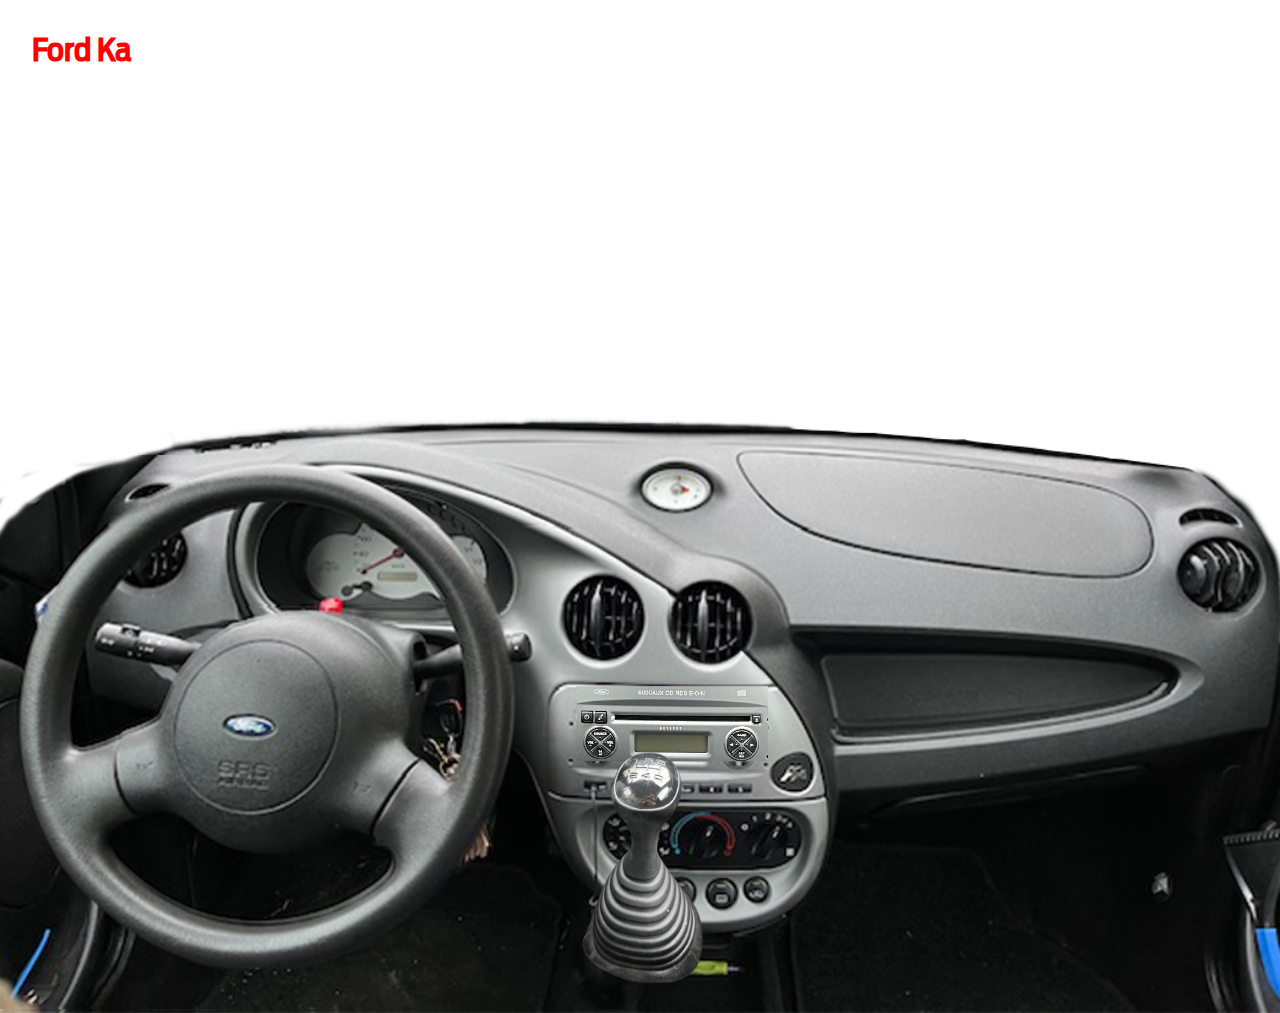
==== commit e257ef35: "updates" ====
--- a/index.html
+++ b/index.html
@@ -60,6 +60,7 @@
 			<img src="images/basis-ka.svg" alt="Dashboard" />
 
 			<section>
+				<h2 class="sr">het stuur, de radio en de pook</h2>
 				<img src="./images/stuur.svg"  tabindex="0" alt="Stuur" />
 
 				<img src="./images/radio.jpg" tabindex="0" alt="Radio">
--- a/styles/style.css
+++ b/styles/style.css
@@ -1,14 +1,14 @@
 /* Antenna lettertype  */
 @font-face {
-	font-family: Ford Antenna;
+	font-family: Ford-Antenna;
 	src: url(../fonts/ford-antenna-regular.woff2);
 }
 @font-face {
-	font-family: Ford Antenna;
+	font-family: Ford-Antenna;
 	src: url(../fonts/ford-antenna-cond-bold.woff2);
 }
 @font-face {
-	font-family: Ford Antenna;
+	font-family: Ford-Antenna;
 	src: url(../fonts/ford-antenna-cond-medium.woff2);
 }
 
@@ -36,7 +36,7 @@
 
 body {
 	margin: 0;
-	font-family: Ford antenna, Roboto, sans-serif;
+	font-family: Ford-antenna, Roboto, sans-serif;
 }
 
 button:not([disabled]) {
@@ -52,9 +52,10 @@
 /*********************/
 
 :root {
-	--color-headings: crimson;
+	--color-focus-h: #ff0000;
 	--p-h2-color: #10304E;
 	--bg-tekst: #fff;
+	--active-state: #10304E;
 
 }
 
@@ -65,7 +66,7 @@
 /********************/
 
 h1 {
-	color: var(--color-headings);
+	color: var(--color-focus-h);
   margin:0;
   padding:1em;
 }
@@ -184,10 +185,6 @@
 	animation-duration: 2s;
 }
 
-article section:nth-of-type(2) img:nth-of-type(1):focus{
-	filter:	drop-shadow(0 0 .25em red);
-	outline: none;
-}
 
 
 /* De radio */
@@ -196,15 +193,35 @@
 	translate: -5vw 24vw;
 }
 
+/* Bewegen van de radio */
+@keyframes radiootje{
+	0%{
+		transform: scale(1);
+	}
+	50%{
+		transform: scale(1.2);
+	}
+	100%{
+		transform: scale(1);
+	}
+}
+
+/* Feedback voor de gebruiker */
+article section:nth-of-type(2) img:nth-of-type(2):hover{
+	animation-name: radiootje;
+	animation-duration: 1s;
+	animation-iteration-count: infinite;
+}
+
+
 
 /* De versnellingsbak / pook */
 article section:nth-of-type(2) img:nth-of-type(3) {
-	grid-row: 2;
-	justify-self: start;
+	/* grid-row: 2;
+	justify-self: start; */
 
 	width: 20%;
-	margin: 20% 0 0 0;
-
+	translate: -5vw 7vw;
 }
 
  /* bewegen van de pook */
@@ -222,4 +239,22 @@
   animation-name: pooky;
   animation-duration: 2s;
   transform-origin:center bottom;
- }+ }
+
+
+ 
+ /* De focus voor de interactieve elementen */
+article section:nth-of-type(2) img:focus{
+	filter:	drop-shadow(0 0 .30em);
+	color: var(--color-focus-h);
+
+	outline: none;
+}
+
+/* Active voor de interactieve elementen */
+article section:nth-of-type(2) img:active{
+	filter:
+	drop-shadow(0 0 .30em)	
+	drop-shadow(0 0 .30em);
+	color: var(--active-state);
+}